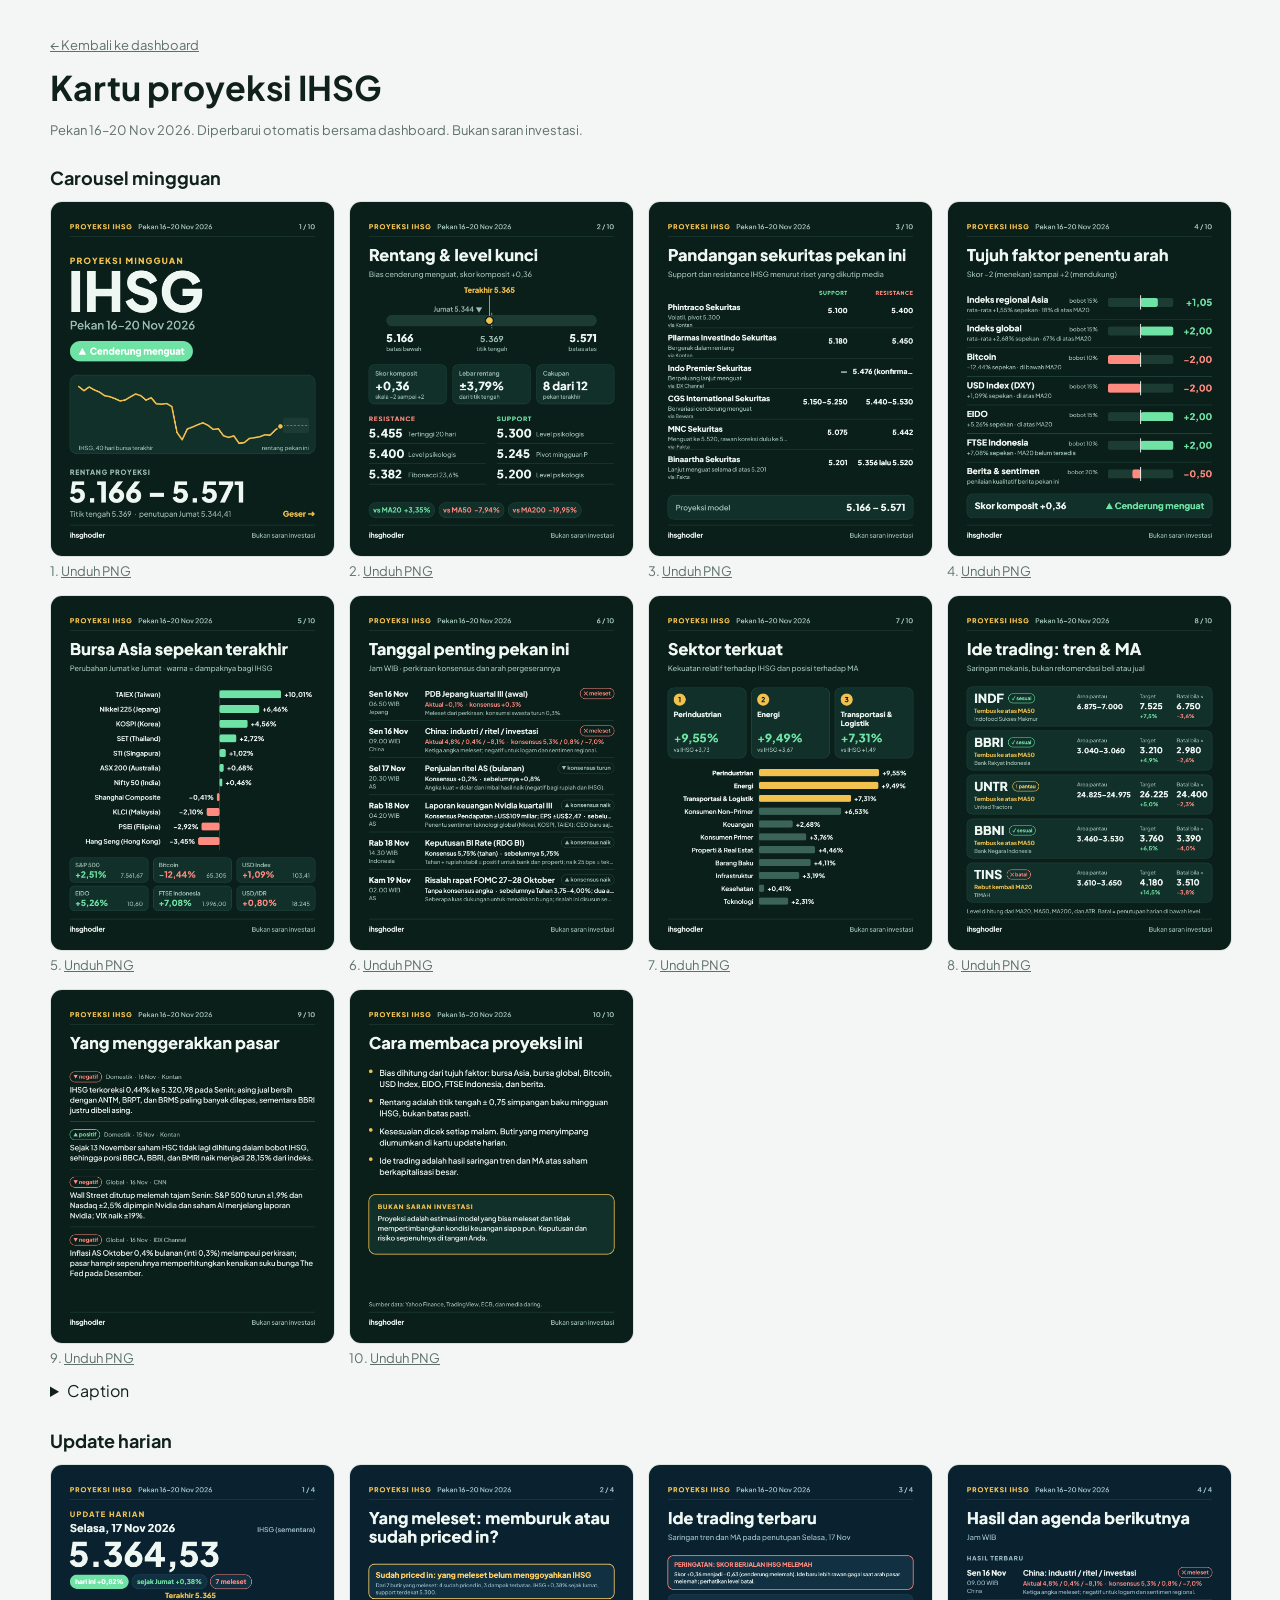
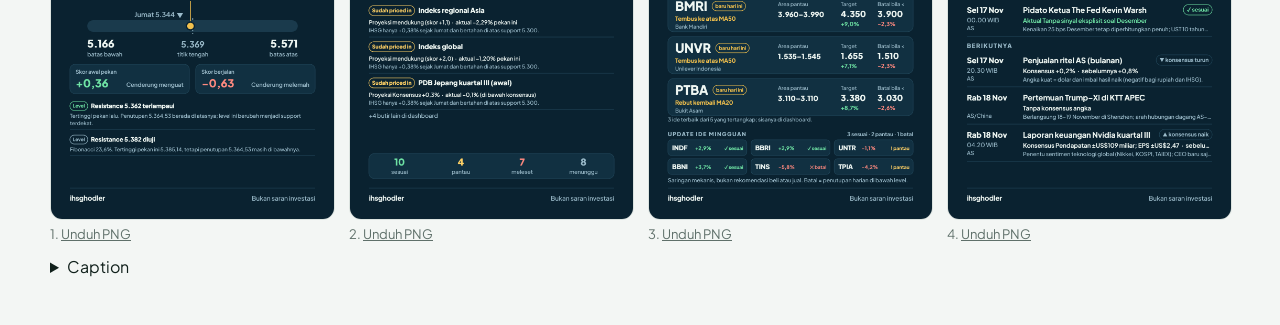
==== kartu/index.html @ 9f65cc0c "Pembaruan otomatis 2026-11-17T12:52:54+07:00" ====
<!doctype html><html lang="id"><head><meta charset="utf-8"><meta name="viewport" content="width=device-width,initial-scale=1"><title>Kartu Proyeksi IHSG</title><link rel="stylesheet" href="https://fonts.googleapis.com/css2?family=Plus+Jakarta+Sans:wght@400;600;800&display=swap"><style>:root{--bg:#f3f6f4;--fg:#10201b;--sub:#5f706a;--line:#dbe3df;--panel:#fff}@media (prefers-color-scheme:dark){:root{--bg:#0b1f1a;--fg:#eef5f2;--sub:#9db3ab;--line:#22463d;--panel:#12302a;color-scheme:dark}}body{margin:0;background:var(--bg);color:var(--fg);font-family:'Plus Jakarta Sans',system-ui,sans-serif}main{max-width:1180px;margin:0 auto;padding:24px max(16px,env(safe-area-inset-left,0px)) 48px}h1{margin:4px 0 4px;font-size:clamp(24px,5vw,34px)}h2{font-size:18px;margin:28px 0 12px}a{color:inherit}.galeri{display:grid;gap:16px;grid-template-columns:repeat(auto-fill,minmax(min(100%,240px),1fr))}figure{margin:0}img{display:block;width:100%;height:auto;border-radius:12px;border:1px solid var(--line)}figcaption{font-size:13px;color:var(--sub);margin-top:6px}details{margin-top:14px}pre{white-space:pre-wrap;background:var(--panel);border:1px solid var(--line);border-radius:10px;padding:14px;font:inherit;font-size:14px}.kecil{font-size:13px;color:var(--sub)}</style></head><body><main><p class="kecil"><a href="../">← Kembali ke dashboard</a></p><h1>Kartu proyeksi IHSG</h1><p class="kecil">Pekan 16–20 Nov 2026. Diperbarui otomatis bersama dashboard. Bukan saran investasi.</p><section><h2>Carousel mingguan</h2><div class="galeri"><figure><a href="2026-11-16/01-sampul.png"><img src="2026-11-16/01-sampul.png" alt="Carousel mingguan, kartu 1" loading="lazy"></a><figcaption>1. <a href="2026-11-16/01-sampul.png" download>Unduh PNG</a></figcaption></figure><figure><a href="2026-11-16/02-proyeksi.png"><img src="2026-11-16/02-proyeksi.png" alt="Carousel mingguan, kartu 2" loading="lazy"></a><figcaption>2. <a href="2026-11-16/02-proyeksi.png" download>Unduh PNG</a></figcaption></figure><figure><a href="2026-11-16/03-sekuritas.png"><img src="2026-11-16/03-sekuritas.png" alt="Carousel mingguan, kartu 3" loading="lazy"></a><figcaption>3. <a href="2026-11-16/03-sekuritas.png" download>Unduh PNG</a></figcaption></figure><figure><a href="2026-11-16/04-faktor.png"><img src="2026-11-16/04-faktor.png" alt="Carousel mingguan, kartu 4" loading="lazy"></a><figcaption>4. <a href="2026-11-16/04-faktor.png" download>Unduh PNG</a></figcaption></figure><figure><a href="2026-11-16/05-pasar.png"><img src="2026-11-16/05-pasar.png" alt="Carousel mingguan, kartu 5" loading="lazy"></a><figcaption>5. <a href="2026-11-16/05-pasar.png" download>Unduh PNG</a></figcaption></figure><figure><a href="2026-11-16/06-kalender.png"><img src="2026-11-16/06-kalender.png" alt="Carousel mingguan, kartu 6" loading="lazy"></a><figcaption>6. <a href="2026-11-16/06-kalender.png" download>Unduh PNG</a></figcaption></figure><figure><a href="2026-11-16/07-sektor.png"><img src="2026-11-16/07-sektor.png" alt="Carousel mingguan, kartu 7" loading="lazy"></a><figcaption>7. <a href="2026-11-16/07-sektor.png" download>Unduh PNG</a></figcaption></figure><figure><a href="2026-11-16/08-ide.png"><img src="2026-11-16/08-ide.png" alt="Carousel mingguan, kartu 8" loading="lazy"></a><figcaption>8. <a href="2026-11-16/08-ide.png" download>Unduh PNG</a></figcaption></figure><figure><a href="2026-11-16/09-berita.png"><img src="2026-11-16/09-berita.png" alt="Carousel mingguan, kartu 9" loading="lazy"></a><figcaption>9. <a href="2026-11-16/09-berita.png" download>Unduh PNG</a></figcaption></figure><figure><a href="2026-11-16/10-penutup.png"><img src="2026-11-16/10-penutup.png" alt="Carousel mingguan, kartu 10" loading="lazy"></a><figcaption>10. <a href="2026-11-16/10-penutup.png" download>Unduh PNG</a></figcaption></figure></div><details><summary>Caption</summary><pre>Proyeksi IHSG pekan 16–20 Nov 2026



Bias: Cenderung menguat (skor +0,36)

Rentang proyeksi: 5.166–5.571, titik tengah 5.369

Penutupan Jumat: 5.344,41 (+5,82% sepekan)



Tanggal penting:

• Senin 16 Nov: China: industri / ritel / investasi (konsensus 5,3% / 0,8% / −7,0%)

• Selasa 17 Nov: Penjualan ritel AS (bulanan) (konsensus +0,2%)

• Rabu 18 Nov: Laporan keuangan Nvidia kuartal III (konsensus Pendapatan ±US$109 miliar; EPS ±US$2,47)

• Rabu 18 Nov: Keputusan BI Rate (RDG BI) (konsensus 5,75% (tahan))

• Kamis 19 Nov: Risalah rapat FOMC 27–28 Oktober



Sektor terkuat: Perindustrian, Energi, Transportasi &amp; Logistik

Saringan tren &amp; MA: INDF, BBRI, UNTR, BBNI, TINS, TPIA



Bukan saran investasi. Proyeksi adalah estimasi model yang bisa meleset; ide trading adalah hasil saringan teknikal, bukan rekomendasi beli atau jual.



#IHSG #saham #sahamindonesia #analisissaham #pasarmodal #investasi</pre></details></section><section><h2>Update harian</h2><div class="galeri"><figure><a href="2026-11-16-harian/01-update.png"><img src="2026-11-16-harian/01-update.png" alt="Update harian, kartu 1" loading="lazy"></a><figcaption>1. <a href="2026-11-16-harian/01-update.png" download>Unduh PNG</a></figcaption></figure><figure><a href="2026-11-16-harian/02-meleset.png"><img src="2026-11-16-harian/02-meleset.png" alt="Update harian, kartu 2" loading="lazy"></a><figcaption>2. <a href="2026-11-16-harian/02-meleset.png" download>Unduh PNG</a></figcaption></figure><figure><a href="2026-11-16-harian/03-ide-baru.png"><img src="2026-11-16-harian/03-ide-baru.png" alt="Update harian, kartu 3" loading="lazy"></a><figcaption>3. <a href="2026-11-16-harian/03-ide-baru.png" download>Unduh PNG</a></figcaption></figure><figure><a href="2026-11-16-harian/04-agenda.png"><img src="2026-11-16-harian/04-agenda.png" alt="Update harian, kartu 4" loading="lazy"></a><figcaption>4. <a href="2026-11-16-harian/04-agenda.png" download>Unduh PNG</a></figcaption></figure></div><details><summary>Caption</summary><pre>Update IHSG Selasa, 17 Nov 2026



IHSG sementara di 5.364,53 (+0,82% hari ini, +0,38% sejak Jumat), di dalam rentang proyeksi 5.166–5.571.



Skor proyeksi +0,36 menjadi −0,63 (cenderung melemah). Faktor penentu arah melemah dibanding awal pekan.

7 butir meleset dari proyeksi, 9 masih sesuai. Sudah priced in: yang meleset belum menggoyahkan IHSG.



Level yang diuji:

• Resistance 5.362 terlampaui

• Resistance 5.382 diuji

• Support 5.300 diuji



Ide baru dari saringan tren &amp; MA: BMRI, UNVR, PTBA (hati-hati, skor IHSG sedang melemah)

Ide awal pekan: 3 sesuai, 2 pantau, 1 batal.



Agenda berikutnya:

• Rabu 18 Nov: Laporan keuangan Nvidia kuartal III (konsensus Pendapatan ±US$109 miliar; EPS ±US$2,47)

• Rabu 18 Nov: Keputusan BI Rate (RDG BI) (konsensus 5,75% (tahan))



Bukan saran investasi. Proyeksi adalah estimasi model yang bisa meleset; ide trading adalah hasil saringan teknikal, bukan rekomendasi beli atau jual.



#IHSG #saham #sahamindonesia #analisissaham #pasarmodal #investasi</pre></details></section></main></body></html>
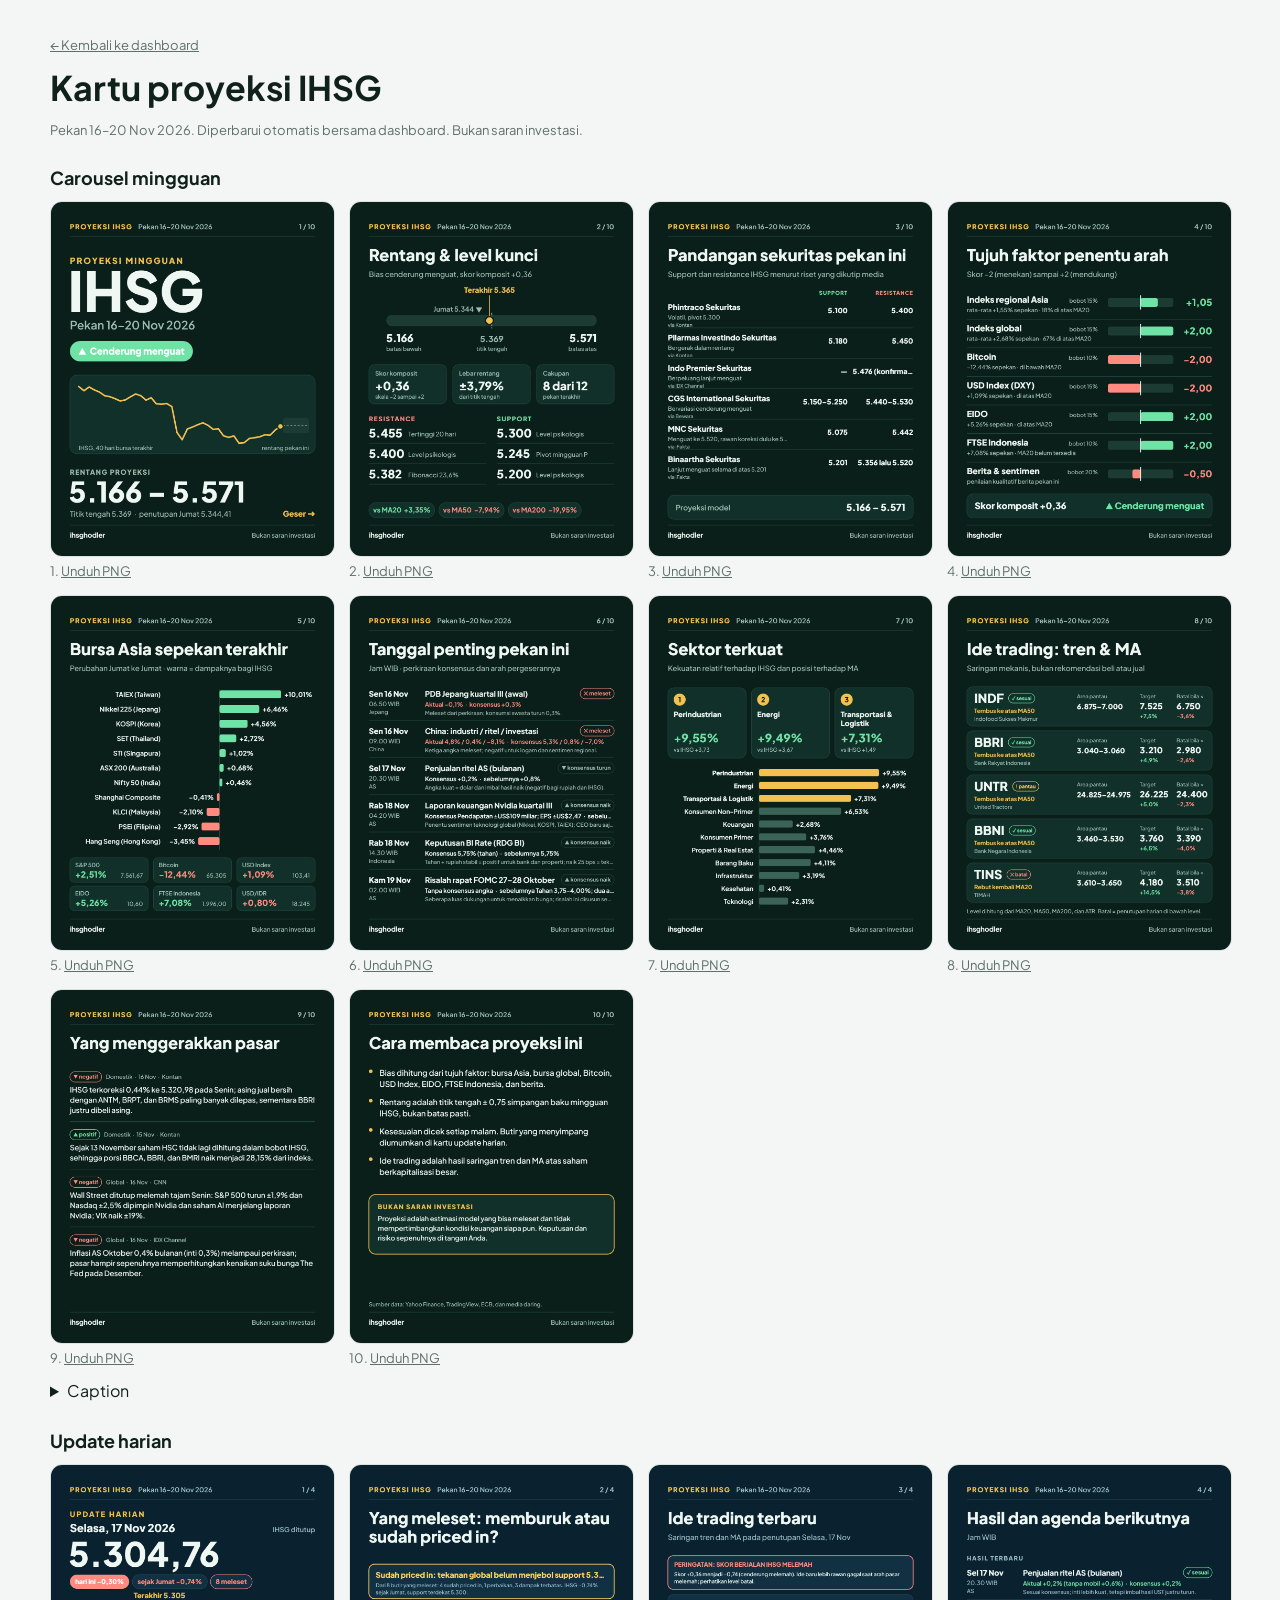
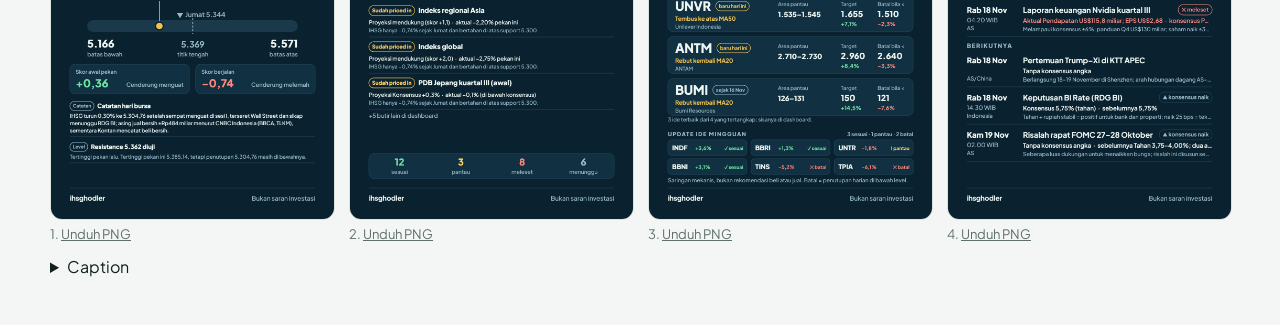
==== commit cece36d3: "Pembaruan otomatis 2026-11-18T07:57:35+07:00" ====
--- a/kartu/index.html
+++ b/kartu/index.html
@@ -1,79 +1,42 @@
-<!doctype html><html lang="id"><head><meta charset="utf-8"><meta name="viewport" content="width=device-width,initial-scale=1"><title>Kartu Proyeksi IHSG</title><link rel="stylesheet" href="https://fonts.googleapis.com/css2?family=Plus+Jakarta+Sans:wght@400;600;800&display=swap"><style>:root{--bg:#f3f6f4;--fg:#10201b;--sub:#5f706a;--line:#dbe3df;--panel:#fff}@media (prefers-color-scheme:dark){:root{--bg:#0b1f1a;--fg:#eef5f2;--sub:#9db3ab;--line:#22463d;--panel:#12302a;color-scheme:dark}}body{margin:0;background:var(--bg);color:var(--fg);font-family:'Plus Jakarta Sans',system-ui,sans-serif}main{max-width:1180px;margin:0 auto;padding:24px max(16px,env(safe-area-inset-left,0px)) 48px}h1{margin:4px 0 4px;font-size:clamp(24px,5vw,34px)}h2{font-size:18px;margin:28px 0 12px}a{color:inherit}.galeri{display:grid;gap:16px;grid-template-columns:repeat(auto-fill,minmax(min(100%,240px),1fr))}figure{margin:0}img{display:block;width:100%;height:auto;border-radius:12px;border:1px solid var(--line)}figcaption{font-size:13px;color:var(--sub);margin-top:6px}details{margin-top:14px}pre{white-space:pre-wrap;background:var(--panel);border:1px solid var(--line);border-radius:10px;padding:14px;font:inherit;font-size:14px}.kecil{font-size:13px;color:var(--sub)}</style></head><body><main><p class="kecil"><a href="../">← Kembali ke dashboard</a></p><h1>Kartu proyeksi IHSG</h1><p class="kecil">Pekan 16–20 Nov 2026. Diperbarui otomatis bersama dashboard. Bukan saran investasi.</p><section><h2>Carousel mingguan</h2><div class="galeri"><figure><a href="2026-11-16/01-sampul.png"><img src="2026-11-16/01-sampul.png" alt="Carousel mingguan, kartu 1" loading="lazy"></a><figcaption>1. <a href="2026-11-16/01-sampul.png" download>Unduh PNG</a></figcaption></figure><figure><a href="2026-11-16/02-proyeksi.png"><img src="2026-11-16/02-proyeksi.png" alt="Carousel mingguan, kartu 2" loading="lazy"></a><figcaption>2. <a href="2026-11-16/02-proyeksi.png" download>Unduh PNG</a></figcaption></figure><figure><a href="2026-11-16/03-sekuritas.png"><img src="2026-11-16/03-sekuritas.png" alt="Carousel mingguan, kartu 3" loading="lazy"></a><figcaption>3. <a href="2026-11-16/03-sekuritas.png" download>Unduh PNG</a></figcaption></figure><figure><a href="2026-11-16/04-faktor.png"><img src="2026-11-16/04-faktor.png" alt="Carousel mingguan, kartu 4" loading="lazy"></a><figcaption>4. <a href="2026-11-16/04-faktor.png" download>Unduh PNG</a></figcaption></figure><figure><a href="2026-11-16/05-pasar.png"><img src="2026-11-16/05-pasar.png" alt="Carousel mingguan, kartu 5" loading="lazy"></a><figcaption>5. <a href="2026-11-16/05-pasar.png" download>Unduh PNG</a></figcaption></figure><figure><a href="2026-11-16/06-kalender.png"><img src="2026-11-16/06-kalender.png" alt="Carousel mingguan, kartu 6" loading="lazy"></a><figcaption>6. <a href="2026-11-16/06-kalender.png" download>Unduh PNG</a></figcaption></figure><figure><a href="2026-11-16/07-sektor.png"><img src="2026-11-16/07-sektor.png" alt="Carousel mingguan, kartu 7" loading="lazy"></a><figcaption>7. <a href="2026-11-16/07-sektor.png" download>Unduh PNG</a></figcaption></figure><figure><a href="2026-11-16/08-ide.png"><img src="2026-11-16/08-ide.png" alt="Carousel mingguan, kartu 8" loading="lazy"></a><figcaption>8. <a href="2026-11-16/08-ide.png" download>Unduh PNG</a></figcaption></figure><figure><a href="2026-11-16/09-berita.png"><img src="2026-11-16/09-berita.png" alt="Carousel mingguan, kartu 9" loading="lazy"></a><figcaption>9. <a href="2026-11-16/09-berita.png" download>Unduh PNG</a></figcaption></figure><figure><a href="2026-11-16/10-penutup.png"><img src="2026-11-16/10-penutup.png" alt="Carousel mingguan, kartu 10" loading="lazy"></a><figcaption>10. <a href="2026-11-16/10-penutup.png" download>Unduh PNG</a></figcaption></figure></div><details><summary>Caption</summary><pre>Proyeksi IHSG pekan 16–20 Nov 2026
-
-
+<!doctype html><html lang="id"><head><meta charset="utf-8"><meta name="viewport" content="width=device-width,initial-scale=1"><title>Kartu Proyeksi IHSG</title><link rel="stylesheet" href="https://fonts.googleapis.com/css2?family=Plus+Jakarta+Sans:wght@400;600;800&display=swap"><style>:root{--bg:#f3f6f4;--fg:#10201b;--sub:#5f706a;--line:#dbe3df;--panel:#fff}@media (prefers-color-scheme:dark){:root{--bg:#0b1f1a;--fg:#eef5f2;--sub:#9db3ab;--line:#22463d;--panel:#12302a;color-scheme:dark}}body{margin:0;background:var(--bg);color:var(--fg);font-family:'Plus Jakarta Sans',system-ui,sans-serif}main{max-width:1180px;margin:0 auto;padding:24px max(16px,env(safe-area-inset-left,0px)) 48px}h1{margin:4px 0 4px;font-size:clamp(24px,5vw,34px)}h2{font-size:18px;margin:28px 0 12px}a{color:inherit}.galeri{display:grid;gap:16px;grid-template-columns:repeat(auto-fill,minmax(min(100%,240px),1fr))}figure{margin:0}img{display:block;width:100%;height:auto;border-radius:12px;border:1px solid var(--line)}figcaption{font-size:13px;color:var(--sub);margin-top:6px}details{margin-top:14px}pre{white-space:pre-wrap;background:var(--panel);border:1px solid var(--line);border-radius:10px;padding:14px;font:inherit;font-size:14px}.kecil{font-size:13px;color:var(--sub)}</style></head><body><main><p class="kecil"><a href="../">← Kembali ke dashboard</a></p><h1>Kartu proyeksi IHSG</h1><p class="kecil">Pekan 16–20 Nov 2026. Diperbarui otomatis bersama dashboard. Bukan saran investasi.</p><section><h2>Carousel mingguan</h2><div class="galeri"><figure><a href="2026-11-16/01-sampul.png"><img src="2026-11-16/01-sampul.png" alt="Carousel mingguan, kartu 1"></a><figcaption>1. <a href="2026-11-16/01-sampul.png" download>Unduh PNG</a></figcaption></figure><figure><a href="2026-11-16/02-proyeksi.png"><img src="2026-11-16/02-proyeksi.png" alt="Carousel mingguan, kartu 2"></a><figcaption>2. <a href="2026-11-16/02-proyeksi.png" download>Unduh PNG</a></figcaption></figure><figure><a href="2026-11-16/03-sekuritas.png"><img src="2026-11-16/03-sekuritas.png" alt="Carousel mingguan, kartu 3"></a><figcaption>3. <a href="2026-11-16/03-sekuritas.png" download>Unduh PNG</a></figcaption></figure><figure><a href="2026-11-16/04-faktor.png"><img src="2026-11-16/04-faktor.png" alt="Carousel mingguan, kartu 4"></a><figcaption>4. <a href="2026-11-16/04-faktor.png" download>Unduh PNG</a></figcaption></figure><figure><a href="2026-11-16/05-pasar.png"><img src="2026-11-16/05-pasar.png" alt="Carousel mingguan, kartu 5"></a><figcaption>5. <a href="2026-11-16/05-pasar.png" download>Unduh PNG</a></figcaption></figure><figure><a href="2026-11-16/06-kalender.png"><img src="2026-11-16/06-kalender.png" alt="Carousel mingguan, kartu 6"></a><figcaption>6. <a href="2026-11-16/06-kalender.png" download>Unduh PNG</a></figcaption></figure><figure><a href="2026-11-16/07-sektor.png"><img src="2026-11-16/07-sektor.png" alt="Carousel mingguan, kartu 7"></a><figcaption>7. <a href="2026-11-16/07-sektor.png" download>Unduh PNG</a></figcaption></figure><figure><a href="2026-11-16/08-ide.png"><img src="2026-11-16/08-ide.png" alt="Carousel mingguan, kartu 8"></a><figcaption>8. <a href="2026-11-16/08-ide.png" download>Unduh PNG</a></figcaption></figure><figure><a href="2026-11-16/09-berita.png"><img src="2026-11-16/09-berita.png" alt="Carousel mingguan, kartu 9"></a><figcaption>9. <a href="2026-11-16/09-berita.png" download>Unduh PNG</a></figcaption></figure><figure><a href="2026-11-16/10-penutup.png"><img src="2026-11-16/10-penutup.png" alt="Carousel mingguan, kartu 10"></a><figcaption>10. <a href="2026-11-16/10-penutup.png" download>Unduh PNG</a></figcaption></figure></div><details><summary>Caption</summary><pre>Proyeksi IHSG pekan 16–20 Nov 2026
 
 Bias: Cenderung menguat (skor +0,36)
-
 Rentang proyeksi: 5.166–5.571, titik tengah 5.369
-
 Penutupan Jumat: 5.344,41 (+5,82% sepekan)
 
-
-
 Tanggal penting:
-
 • Senin 16 Nov: China: industri / ritel / investasi (konsensus 5,3% / 0,8% / −7,0%)
-
 • Selasa 17 Nov: Penjualan ritel AS (bulanan) (konsensus +0,2%)
-
 • Rabu 18 Nov: Laporan keuangan Nvidia kuartal III (konsensus Pendapatan ±US$109 miliar; EPS ±US$2,47)
-
 • Rabu 18 Nov: Keputusan BI Rate (RDG BI) (konsensus 5,75% (tahan))
-
 • Kamis 19 Nov: Risalah rapat FOMC 27–28 Oktober
 
-
-
 Sektor terkuat: Perindustrian, Energi, Transportasi &amp; Logistik
-
 Saringan tren &amp; MA: INDF, BBRI, UNTR, BBNI, TINS, TPIA
-
-
 
 Bukan saran investasi. Proyeksi adalah estimasi model yang bisa meleset; ide trading adalah hasil saringan teknikal, bukan rekomendasi beli atau jual.
 
+#IHSG #saham #sahamindonesia #analisissaham #pasarmodal #investasi</pre></details></section><section><h2>Update harian</h2><div class="galeri"><figure><a href="2026-11-16-harian/01-update.png"><img src="2026-11-16-harian/01-update.png" alt="Update harian, kartu 1"></a><figcaption>1. <a href="2026-11-16-harian/01-update.png" download>Unduh PNG</a></figcaption></figure><figure><a href="2026-11-16-harian/02-meleset.png"><img src="2026-11-16-harian/02-meleset.png" alt="Update harian, kartu 2"></a><figcaption>2. <a href="2026-11-16-harian/02-meleset.png" download>Unduh PNG</a></figcaption></figure><figure><a href="2026-11-16-harian/03-ide-baru.png"><img src="2026-11-16-harian/03-ide-baru.png" alt="Update harian, kartu 3"></a><figcaption>3. <a href="2026-11-16-harian/03-ide-baru.png" download>Unduh PNG</a></figcaption></figure><figure><a href="2026-11-16-harian/04-agenda.png"><img src="2026-11-16-harian/04-agenda.png" alt="Update harian, kartu 4"></a><figcaption>4. <a href="2026-11-16-harian/04-agenda.png" download>Unduh PNG</a></figcaption></figure></div><details><summary>Caption</summary><pre>Update IHSG Selasa, 17 Nov 2026
 
+IHSG ditutup di 5.304,76 (−0,30% hari ini, −0,74% sejak Jumat), di dalam rentang proyeksi 5.166–5.571.
+IHSG turun 0,30% ke 5.304,76 setelah sempat menguat di sesi I, terseret Wall Street dan sikap menunggu RDG BI; asing jual bersih ±Rp484 miliar menurut CNBC Indonesia (BBCA, TLKM), sementara Kontan mencatat beli bersih.
 
-#IHSG #saham #sahamindonesia #analisissaham #pasarmodal #investasi</pre></details></section><section><h2>Update harian</h2><div class="galeri"><figure><a href="2026-11-16-harian/01-update.png"><img src="2026-11-16-harian/01-update.png" alt="Update harian, kartu 1" loading="lazy"></a><figcaption>1. <a href="2026-11-16-harian/01-update.png" download>Unduh PNG</a></figcaption></figure><figure><a href="2026-11-16-harian/02-meleset.png"><img src="2026-11-16-harian/02-meleset.png" alt="Update harian, kartu 2" loading="lazy"></a><figcaption>2. <a href="2026-11-16-harian/02-meleset.png" download>Unduh PNG</a></figcaption></figure><figure><a href="2026-11-16-harian/03-ide-baru.png"><img src="2026-11-16-harian/03-ide-baru.png" alt="Update harian, kartu 3" loading="lazy"></a><figcaption>3. <a href="2026-11-16-harian/03-ide-baru.png" download>Unduh PNG</a></figcaption></figure><figure><a href="2026-11-16-harian/04-agenda.png"><img src="2026-11-16-harian/04-agenda.png" alt="Update harian, kartu 4" loading="lazy"></a><figcaption>4. <a href="2026-11-16-harian/04-agenda.png" download>Unduh PNG</a></figcaption></figure></div><details><summary>Caption</summary><pre>Update IHSG Selasa, 17 Nov 2026
-
-
-
-IHSG sementara di 5.364,53 (+0,82% hari ini, +0,38% sejak Jumat), di dalam rentang proyeksi 5.166–5.571.
-
-
-
-Skor proyeksi +0,36 menjadi −0,63 (cenderung melemah). Faktor penentu arah melemah dibanding awal pekan.
-
-7 butir meleset dari proyeksi, 9 masih sesuai. Sudah priced in: yang meleset belum menggoyahkan IHSG.
-
-
+Skor proyeksi +0,36 menjadi −0,74 (cenderung melemah). Faktor penentu arah melemah dibanding awal pekan.
+8 butir meleset dari proyeksi, 10 masih sesuai. Sudah priced in: tekanan global belum menjebol support 5.300; Nvidia memberi ruang perbaikan, keputusan BI jadi penentu berikutnya..
+Skor turun dari +0,36 ke −0,74 (bias cenderung melemah) karena Wall Street dan bursa Asia terus melemah; data China dan PDB Jepang yang meleset sudah priced in. Benar: IHSG di dalam rentang, support 5.300 diuji (low 5.293) tetapi bertahan, ide BBRI, BBNI, INDF searah. Salah: faktor global/regional, energi, TINS, TPIA. Resistance 5.362–5.382 ditembus intraday lalu gagal; tanpa sinyal pembalikan.
 
 Level yang diuji:
-
-• Resistance 5.362 terlampaui
-
+• Resistance 5.362 diuji
 • Resistance 5.382 diuji
-
 • Support 5.300 diuji
 
-
-
-Ide baru dari saringan tren &amp; MA: BMRI, UNVR, PTBA (hati-hati, skor IHSG sedang melemah)
-
-Ide awal pekan: 3 sesuai, 2 pantau, 1 batal.
-
-
+Ide baru dari saringan tren &amp; MA: UNVR, ANTM, BUMI (hati-hati, skor IHSG sedang melemah)
+Ide awal pekan: 3 sesuai, 1 pantau, 2 batal.
 
 Agenda berikutnya:
-
-• Rabu 18 Nov: Laporan keuangan Nvidia kuartal III (konsensus Pendapatan ±US$109 miliar; EPS ±US$2,47)
-
 • Rabu 18 Nov: Keputusan BI Rate (RDG BI) (konsensus 5,75% (tahan))
-
-
+• Kamis 19 Nov: Risalah rapat FOMC 27–28 Oktober
 
 Bukan saran investasi. Proyeksi adalah estimasi model yang bisa meleset; ide trading adalah hasil saringan teknikal, bukan rekomendasi beli atau jual.
 
-
-
 #IHSG #saham #sahamindonesia #analisissaham #pasarmodal #investasi</pre></details></section></main></body></html>
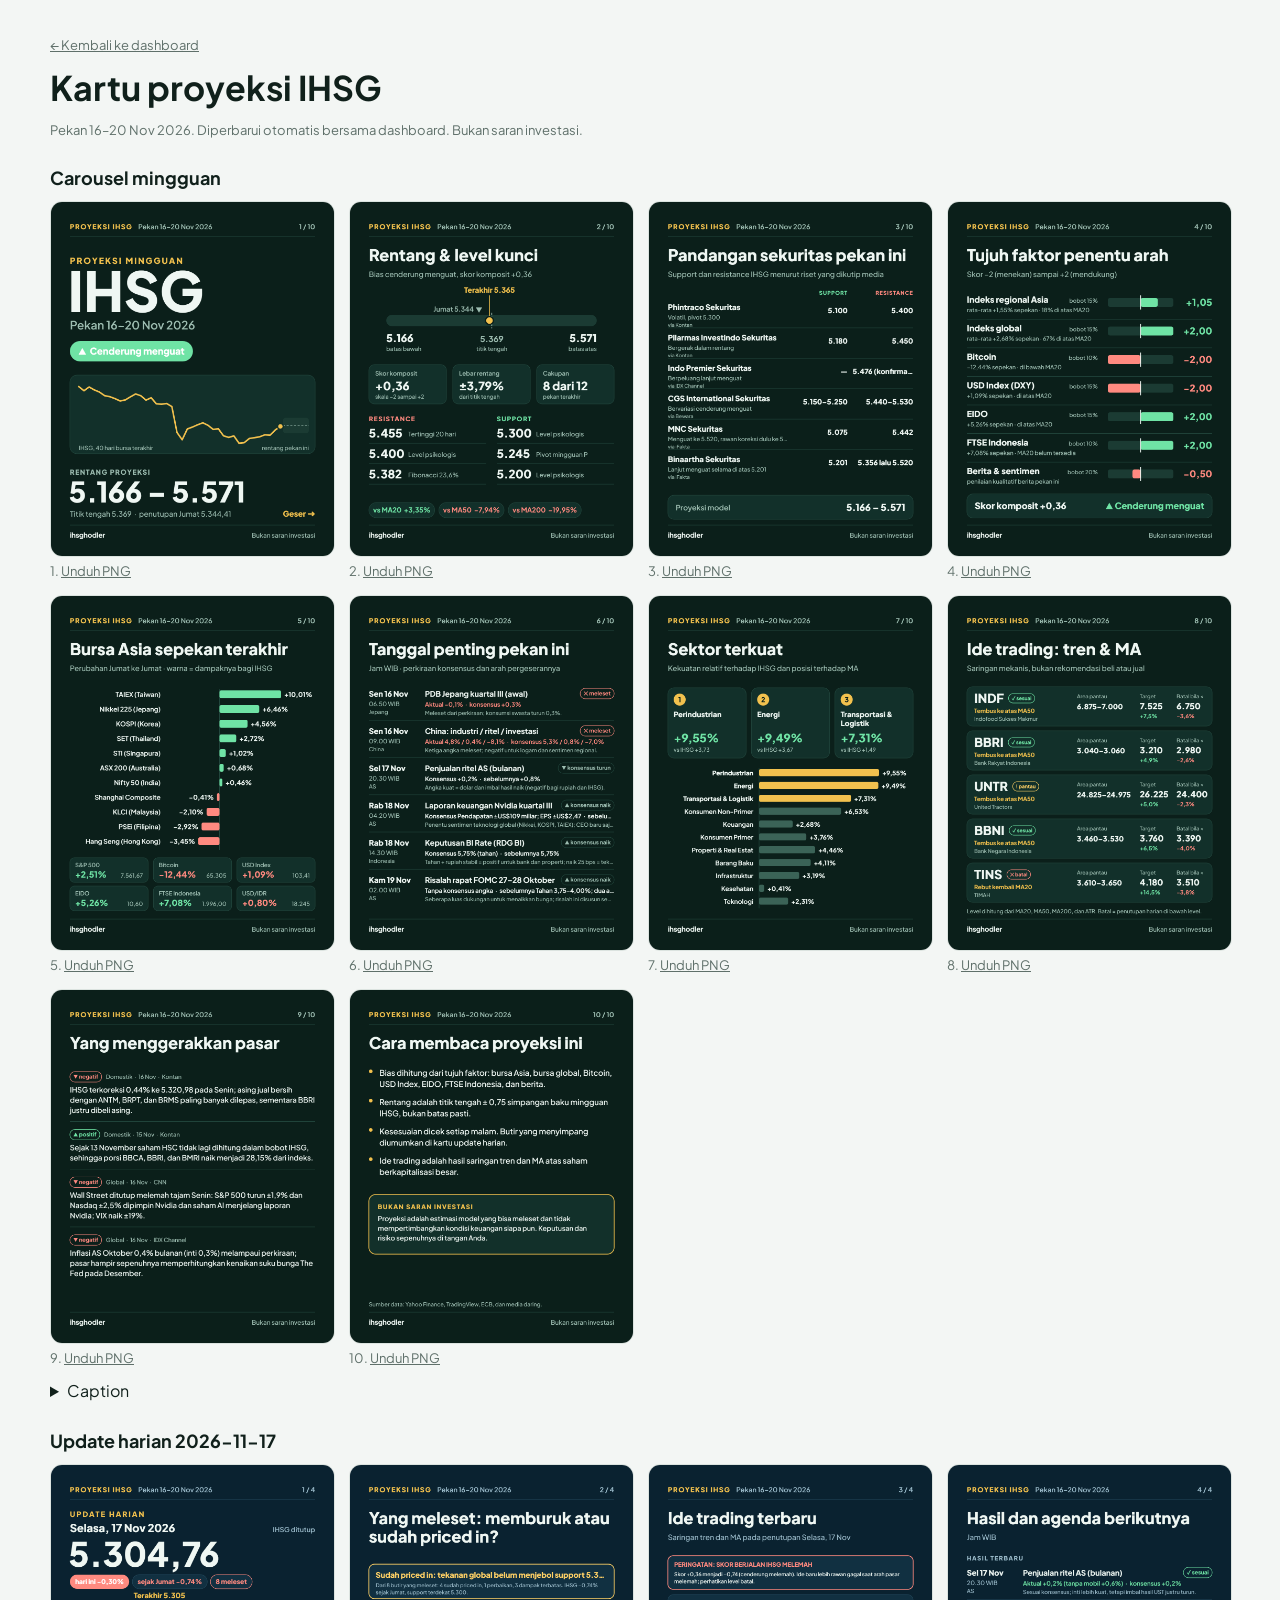
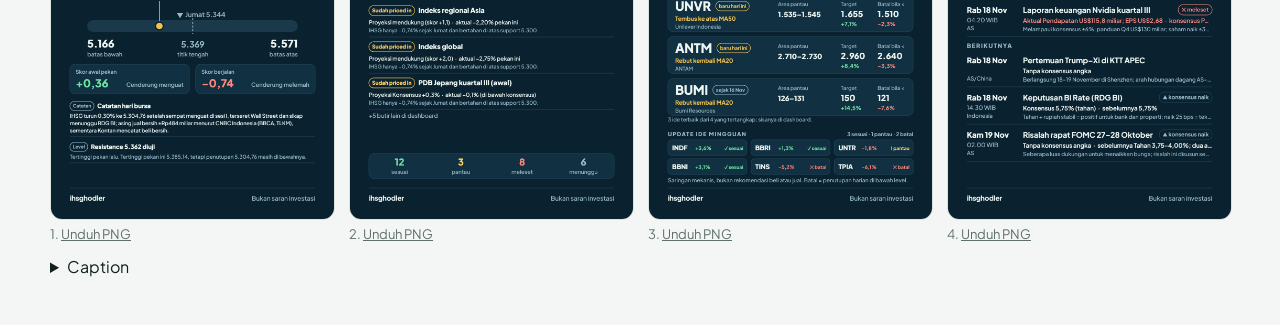
==== commit abe3bb0c: "Pembaruan otomatis 2026-11-18T08:08:21+07:00" ====
--- a/kartu/index.html
+++ b/kartu/index.html
@@ -16,7 +16,7 @@
 
 Bukan saran investasi. Proyeksi adalah estimasi model yang bisa meleset; ide trading adalah hasil saringan teknikal, bukan rekomendasi beli atau jual.
 
-#IHSG #saham #sahamindonesia #analisissaham #pasarmodal #investasi</pre></details></section><section><h2>Update harian</h2><div class="galeri"><figure><a href="2026-11-16-harian/01-update.png"><img src="2026-11-16-harian/01-update.png" alt="Update harian, kartu 1"></a><figcaption>1. <a href="2026-11-16-harian/01-update.png" download>Unduh PNG</a></figcaption></figure><figure><a href="2026-11-16-harian/02-meleset.png"><img src="2026-11-16-harian/02-meleset.png" alt="Update harian, kartu 2"></a><figcaption>2. <a href="2026-11-16-harian/02-meleset.png" download>Unduh PNG</a></figcaption></figure><figure><a href="2026-11-16-harian/03-ide-baru.png"><img src="2026-11-16-harian/03-ide-baru.png" alt="Update harian, kartu 3"></a><figcaption>3. <a href="2026-11-16-harian/03-ide-baru.png" download>Unduh PNG</a></figcaption></figure><figure><a href="2026-11-16-harian/04-agenda.png"><img src="2026-11-16-harian/04-agenda.png" alt="Update harian, kartu 4"></a><figcaption>4. <a href="2026-11-16-harian/04-agenda.png" download>Unduh PNG</a></figcaption></figure></div><details><summary>Caption</summary><pre>Update IHSG Selasa, 17 Nov 2026
+#IHSG #saham #sahamindonesia #analisissaham #pasarmodal #investasi</pre></details></section><section><h2>Update harian 2026-11-17</h2><div class="galeri"><figure><a href="2026-11-17-harian/01-update.png"><img src="2026-11-17-harian/01-update.png" alt="Update harian 2026-11-17, kartu 1"></a><figcaption>1. <a href="2026-11-17-harian/01-update.png" download>Unduh PNG</a></figcaption></figure><figure><a href="2026-11-17-harian/02-meleset.png"><img src="2026-11-17-harian/02-meleset.png" alt="Update harian 2026-11-17, kartu 2"></a><figcaption>2. <a href="2026-11-17-harian/02-meleset.png" download>Unduh PNG</a></figcaption></figure><figure><a href="2026-11-17-harian/03-ide-baru.png"><img src="2026-11-17-harian/03-ide-baru.png" alt="Update harian 2026-11-17, kartu 3"></a><figcaption>3. <a href="2026-11-17-harian/03-ide-baru.png" download>Unduh PNG</a></figcaption></figure><figure><a href="2026-11-17-harian/04-agenda.png"><img src="2026-11-17-harian/04-agenda.png" alt="Update harian 2026-11-17, kartu 4"></a><figcaption>4. <a href="2026-11-17-harian/04-agenda.png" download>Unduh PNG</a></figcaption></figure></div><details><summary>Caption</summary><pre>Update IHSG Selasa, 17 Nov 2026
 
 IHSG ditutup di 5.304,76 (−0,30% hari ini, −0,74% sejak Jumat), di dalam rentang proyeksi 5.166–5.571.
 IHSG turun 0,30% ke 5.304,76 setelah sempat menguat di sesi I, terseret Wall Street dan sikap menunggu RDG BI; asing jual bersih ±Rp484 miliar menurut CNBC Indonesia (BBCA, TLKM), sementara Kontan mencatat beli bersih.
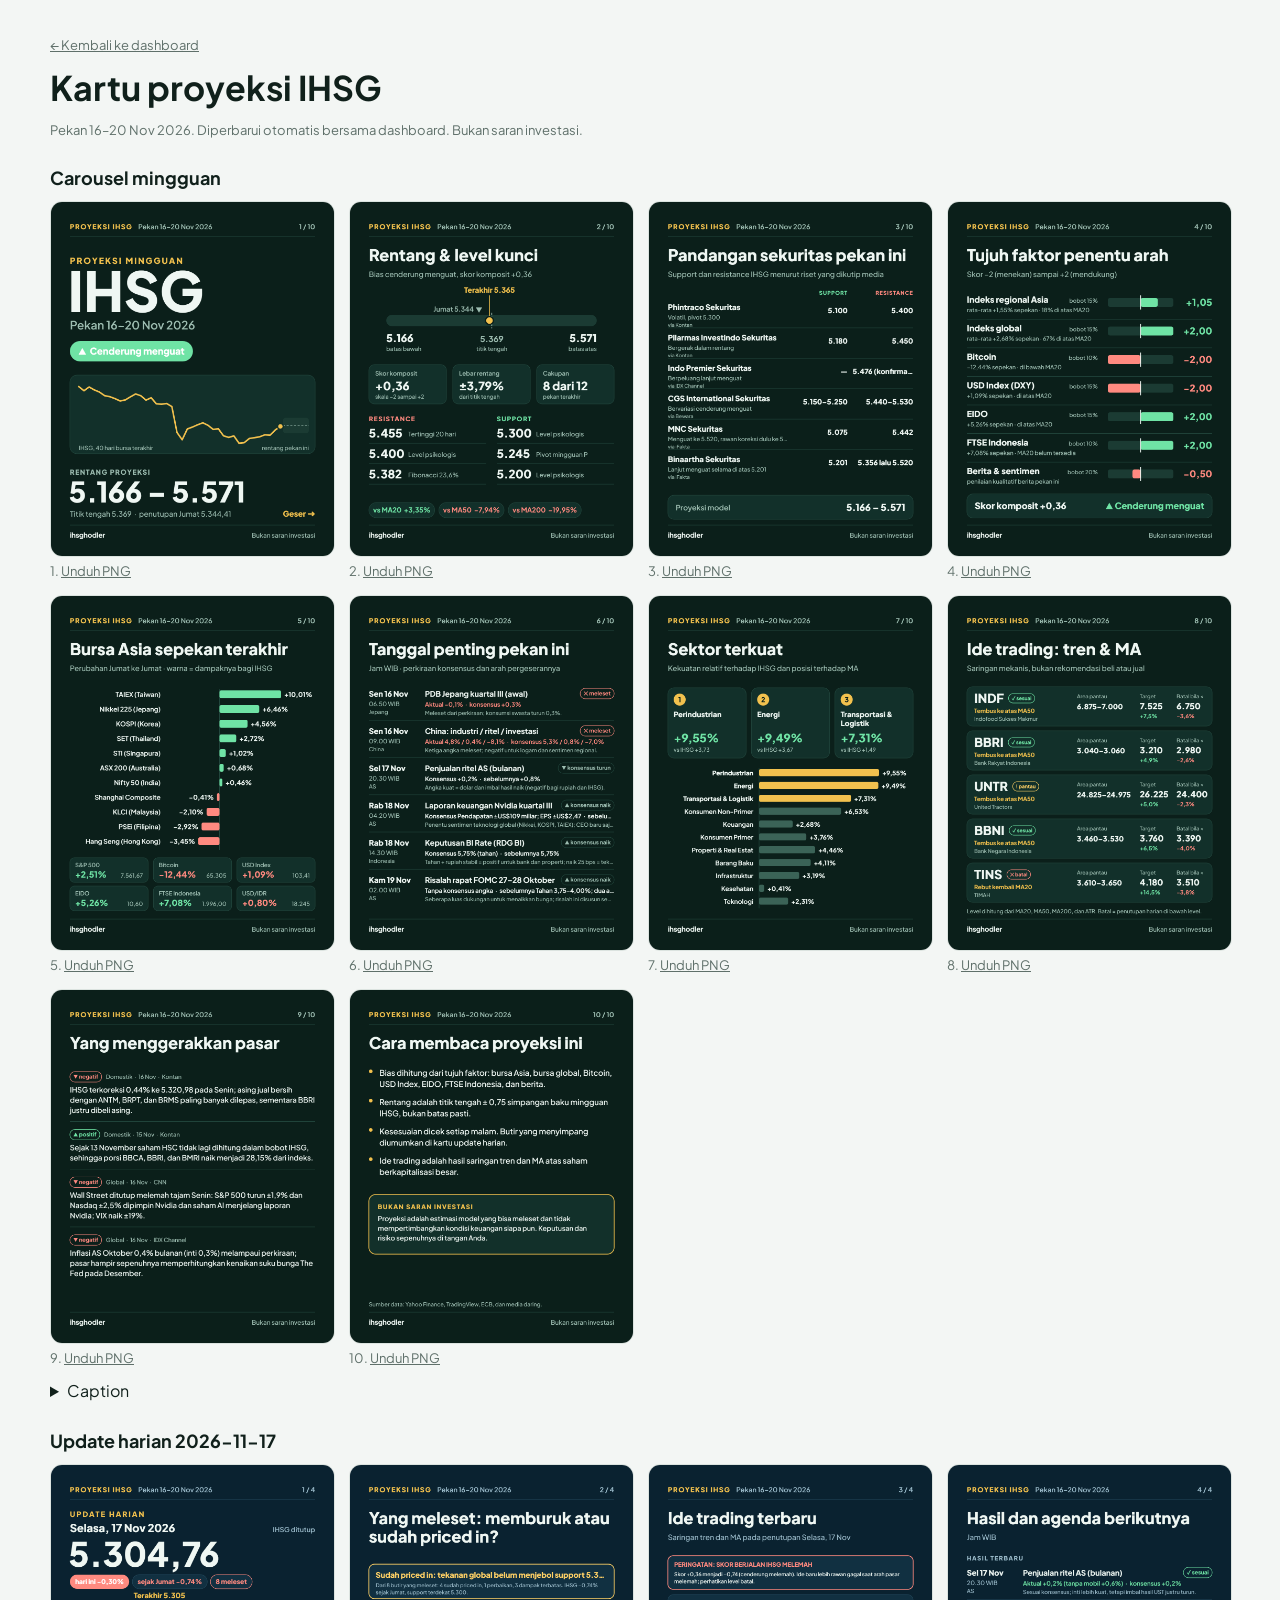
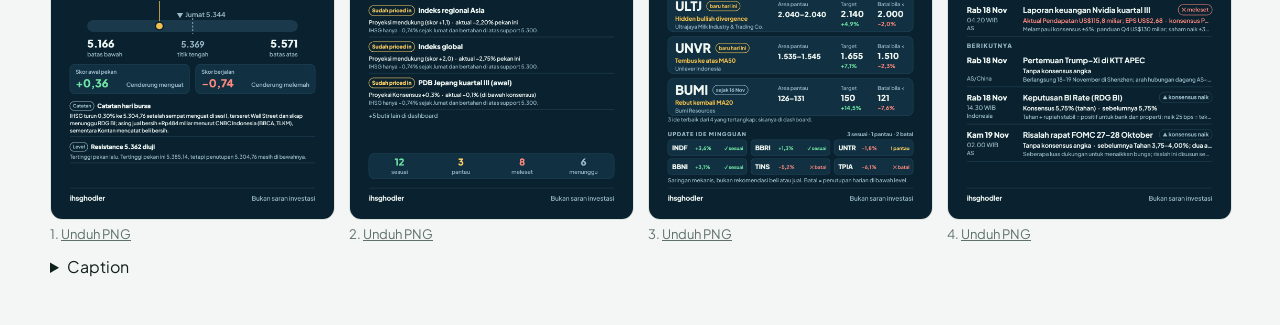
==== commit eaa72c24: "Pembaruan otomatis 2026-11-18T08:31:12+07:00" ====
--- a/kartu/index.html
+++ b/kartu/index.html
@@ -30,7 +30,8 @@
 • Resistance 5.382 diuji
 • Support 5.300 diuji
 
-Ide baru dari saringan tren &amp; MA: UNVR, ANTM, BUMI (hati-hati, skor IHSG sedang melemah)
+Ide baru dari saringan tren &amp; MA: ULTJ, UNVR, BUMI (hati-hati, skor IHSG sedang melemah)
+Waspada: ANTM (hidden bearish divergence), TPIA (hidden bearish divergence), TINS (hidden bearish divergence), PTBA (jebol ma / death cross)
 Ide awal pekan: 3 sesuai, 1 pantau, 2 batal.
 
 Agenda berikutnya:
